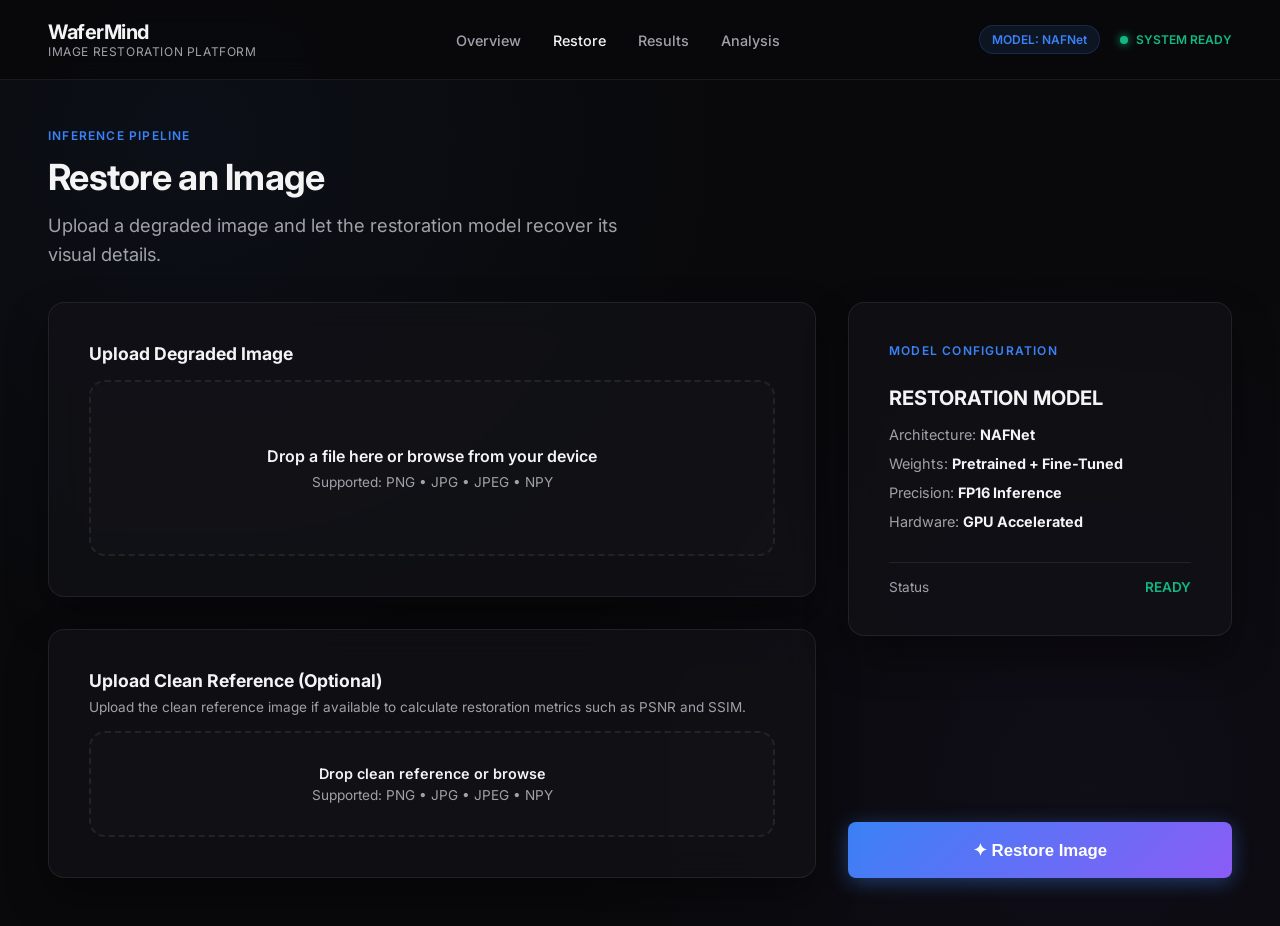
==== image-restoration/restore.html @ 1e236516 "update" ====
<!DOCTYPE html>
<html lang="en">
<head>
  <meta charset="UTF-8">
  <meta name="viewport" content="width=device-width, initial-scale=1.0">
  <title>Restore Image – WaferMind</title>
  <link rel="icon" type="image/svg+xml" href="assets/favicon.svg">
  <link rel="preconnect" href="https://fonts.googleapis.com">
  <link rel="preconnect" href="https://fonts.gstatic.com" crossorigin>
  <link href="https://fonts.googleapis.com/css2?family=Inter:wght@400;500;600;700;800&display=swap" rel="stylesheet">
  <link rel="stylesheet" href="css/style.css"> 
  <style>
    .restore-layout {
      display: grid;
      grid-template-columns: 2fr 1fr;
      gap: 2rem;
      margin-top: 2rem;
    }
    .dropzone {
      border: 2px dashed var(--card-border);
      border-radius: 1rem;
      padding: 4rem 2rem;
      text-align: center;
      background: rgba(255,255,255,0.01);
      cursor: pointer;
      transition: var(--transition);
      position: relative;
      touch-action: manipulation;
    }
    .dropzone:hover, .dropzone.dragover {
      border-color: var(--accent-blue);
      background: rgba(59, 130, 246, 0.02);
    }
    .dropzone input {
      display: none;
    }
    .preview-container {
      margin-top: 1.5rem;
      display: none;
      flex-direction: column;
      gap: 1rem;
      align-items: center;
    }
    .preview-img {
      max-height: 300px;
      max-width: 100%;
      border-radius: 0.5rem;
      border: 1px solid var(--card-border);
    }
    .file-info {
      font-size: 0.85rem;
      color: var(--text-muted);
    }
    .model-info-box {
      display: flex;
      flex-direction: column;
      gap: 1rem;
    }
    .model-info-list {
      list-style: none;
      display: flex;
      flex-direction: column;
      gap: 0.75rem;
      font-size: 0.9rem;
      color: var(--text-muted);
    }
    .model-info-list strong {
      color: var(--text-main);
    }
    .action-container {
      margin-top: 2rem;
      display: flex;
      justify-content: flex-end;
    }
    /* Processing Overlay */
    .processing-overlay {
      position: fixed;
      inset: 0;
      background: rgba(9, 9, 11, 0.9);
      backdrop-filter: blur(20px);
      z-index: 2000;
      display: none;
      flex-direction: column;
      align-items: center;
      justify-content: center;
      gap: 2rem;
    }
    .processing-steps {
      display: flex;
      flex-direction: column;
      gap: 0.75rem;
      text-align: center;
      font-size: 0.95rem;
      color: var(--text-muted);
    }
    .processing-steps .step.active {
      color: var(--accent-blue);
      font-weight: 600;
    }
    .progress-bar-container {
      width: 400px;
      height: 6px;
      background: rgba(255,255,255,0.05);
      border-radius: 99px;
      overflow: hidden;
      border: 1px solid var(--card-border);
    }
    .progress-bar {
      height: 100%;
      width: 0%;
      background: linear-gradient(90deg, var(--accent-blue), var(--accent-violet));
      transition: width 0.3s ease;
    }
  </style>
</head>
<body>

  <header class="navbar">
    <div class="nav-left">
      <a href="index.html" class="nav-brand">WaferMind</a>
      <span class="nav-subtitle">Image Restoration Platform</span>
    </div>
    <ul class="nav-links">
      <li><a href="index.html">Overview</a></li>
      <li><a href="restore.html" class="active">Restore</a></li>
      <li><a href="results.html">Results</a></li>
      <li><a href="analysis.html">Analysis</a></li>
    </ul>
    <div class="nav-right">
      <div class="model-badge">MODEL: NAFNet</div>
      <div class="system-status"><span class="status-dot"></span>SYSTEM READY</div>
    </div>
  </header>

  <main class="container">
    <div>
      <span class="label-small">INFERENCE PIPELINE</span>
      <h2>Restore an Image</h2>
      <p class="subtitle">Upload a degraded image and let the restoration model recover its visual details.</p>
    </div>

    <div class="restore-layout">
      <!-- Left Column: Uploads -->
      <div style="display: flex; flex-direction: column; gap: 2rem;">
        
        <div class="glass-card">
          <h3 style="margin-bottom: 1rem; font-size: 1.1rem;">Upload Degraded Image</h3>
          <div class="dropzone" id="degraded-dropzone">
            <input type="file" id="degraded-file-input" accept="image/png, image/jpeg, image/jpg, .npy">
            <div id="degraded-prompt">
              <p style="font-weight: 600; margin-bottom: 0.5rem;">Drop a file here or browse from your device</p>
              <p class="file-info">Supported: PNG • JPG • JPEG • NPY</p>
            </div>
            <div class="preview-container" id="degraded-preview-container">
              <img id="degraded-preview-img" class="preview-img" alt="Degraded Preview">
              <div class="file-info" id="degraded-file-meta"></div>
              <div style="display: flex; gap: 1rem; margin-top: 0.5rem;">
                <button type="button" class="btn-secondary" id="change-degraded" style="padding: 0.4rem 0.8rem; font-size: 0.8rem;">Change Image</button>
                <button type="button" class="btn-secondary" id="remove-degraded" style="padding: 0.4rem 0.8rem; font-size: 0.8rem; color: #ef4444; border-color: rgba(239, 68, 68, 0.2);">Remove</button>
              </div>
            </div>
            <div class="file-info" id="degraded-error" style="display:none; color:#ef4444; margin-top:0.75rem;"></div>
          </div>
        </div>

        <div class="glass-card">
          <h3 style="margin-bottom: 0.5rem; font-size: 1.1rem;">Upload Clean Reference (Optional)</h3>
          <p class="file-info" style="margin-bottom: 1rem;">Upload the clean reference image if available to calculate restoration metrics such as PSNR and SSIM.</p>
          <div class="dropzone" id="groundtruth-dropzone" style="padding: 2rem;">
            <input type="file" id="groundtruth-file-input" accept="image/png, image/jpeg, image/jpg, .npy">
            <div id="groundtruth-prompt">
              <p style="font-weight: 600; font-size: 0.9rem;">Drop clean reference or browse</p>
              <p class="file-info" style="margin-top: 0.35rem;">Supported: PNG • JPG • JPEG • NPY</p>
            </div>
            <div class="preview-container" id="groundtruth-preview-container">
              <img id="groundtruth-preview-img" class="preview-img" style="max-height: 150px;" alt="Ground Truth Preview">
              <div class="file-info" id="groundtruth-file-meta"></div>
              <button type="button" class="btn-secondary" id="remove-groundtruth" style="padding: 0.3rem 0.6rem; font-size: 0.75rem; margin-top: 0.5rem;">Remove Reference</button>
            </div>
            <div class="file-info" id="groundtruth-error" style="display:none; color:#ef4444; margin-top:0.75rem;"></div>
          </div>
        </div>

      </div>

      <!-- Right Column: Model Specs & Trigger -->
      <div style="display: flex; flex-direction: column; gap: 2rem;">
        <div class="glass-card model-info-box">
          <span class="label-small">MODEL CONFIGURATION</span>
          <h3 style="font-size: 1.25rem;">RESTORATION MODEL</h3>
          <ul class="model-info-list">
            <li>Architecture: <strong>NAFNet</strong></li>
            <li>Weights: <strong>Pretrained + Fine-Tuned</strong></li>
            <li>Precision: <strong>FP16 Inference</strong></li>
            <li>Hardware: <strong>GPU Accelerated</strong></li>
          </ul>
          <div style="margin-top: 1rem; padding-top: 1rem; border-top: 1px solid var(--card-border); display: flex; justify-content: space-between; align-items: center; font-size: 0.85rem;">
            <span style="color: var(--text-muted);">Status</span>
            <span style="color: var(--success); font-weight: 600;">READY</span>
          </div>
        </div>

        <div style="margin-top: auto;">
          <button type="button" class="btn-primary" id="restore-btn" style="width: 100%; padding: 1.1rem; font-size: 1.05rem;" disabled>
            ✦ Restore Image
          </button>
        </div>
      </div>
    </div>
  </main>

  <!-- Processing Screen Overlay -->
  <div class="processing-overlay" id="processing-overlay">
    <h2 style="font-size: 1.75rem;">Restoring image...</h2>
    <div class="progress-bar-container">
      <div class="progress-bar" id="progress-bar"></div>
    </div>
    <div class="processing-steps" id="processing-steps-list">
      <div class="step" data-step="0">ANALYZING INPUT</div>
      <div class="step" data-step="1">DETECTING DEGRADATION</div>
      <div class="step" data-step="2">RUNNING RESTORATION MODEL</div>
      <div class="step" data-step="3">RECONSTRUCTING DETAILS</div>
      <div class="step" data-step="4">FINALIZING OUTPUT</div>
    </div>
  </div>

  <script src="js/main.js"></script>
  <script src="js/npy-parser.js"></script>
  <script src="js/restore.js"></script>
</body>
</html>
---- image-restoration/css/style.css ----
:root {
  --bg-color: #09090b;
  --card-bg: rgba(18, 18, 23, 0.7);
  --card-border: rgba(255, 255, 255, 0.08);
  --card-border-hover: rgba(59, 130, 246, 0.4);
  --text-main: #f4f4f5;
  --text-muted: #a1a1aa;
  --accent-blue: #3b82f6;
  --accent-violet: #8b5cf6;
  --accent-glow: rgba(59, 130, 246, 0.15);
  --success: #10b981;
  --font-sans: 'Inter', -apple-system, BlinkMacSystemFont, "Segoe UI", Roboto, sans-serif;
  --transition: all 0.25s cubic-bezier(0.4, 0, 0.2, 1);
}

* {
  box-sizing: border-box;
  margin: 0;
  padding: 0;
}

body {
  background-color: var(--bg-color);
  color: var(--text-main);
  font-family: var(--font-sans);
  min-height: 100vh;
  overflow-x: hidden;
  background-image: 
    radial-gradient(circle at 15% 15%, rgba(59, 130, 246, 0.05) 0%, transparent 40%),
    radial-gradient(circle at 85% 85%, rgba(139, 92, 246, 0.05) 0%, transparent 40%);
}

/* Global Navigation */
.navbar {
  display: flex;
  justify-content: space-between;
  align-items: center;
  padding: 1.25rem 3rem;
  border-bottom: 1px solid var(--card-border);
  background: rgba(9, 9, 11, 0.85);
  backdrop-filter: blur(12px);
  position: sticky;
  top: 0;
  z-index: 1000;
  gap: 1rem;
}

.nav-left {
  display: flex;
  flex-direction: column;
}

.nav-brand {
  font-size: 1.25rem;
  font-weight: 700;
  letter-spacing: -0.025em;
  color: var(--text-main);
  text-decoration: none;
  display: flex;
  align-items: center;
  gap: 0.75rem;
}

.nav-subtitle {
  font-size: 0.75rem;
  color: var(--text-muted);
  letter-spacing: 0.05em;
  text-transform: uppercase;
}

.nav-links {
  display: flex;
  gap: 2rem;
  list-style: none;
  align-items: center;
}

.nav-links a {
  color: var(--text-muted);
  text-decoration: none;
  font-size: 0.9rem;
  font-weight: 500;
  transition: var(--transition);
}

.nav-links a:hover, .nav-links a.active {
  color: var(--text-main);
}

.nav-right {
  display: flex;
  align-items: center;
  gap: 1.25rem;
}

.model-badge {
  font-size: 0.75rem;
  font-weight: 600;
  color: var(--accent-blue);
  background: rgba(59, 130, 246, 0.1);
  padding: 0.35rem 0.75rem;
  border-radius: 9999px;
  border: 1px solid rgba(59, 130, 246, 0.2);
  white-space: nowrap;
}

.system-status {
  display: flex;
  align-items: center;
  gap: 0.5rem;
  font-size: 0.75rem;
  font-weight: 600;
  color: var(--success);
  white-space: nowrap;
}

.status-dot {
  width: 8px;
  height: 8px;
  background-color: var(--success);
  border-radius: 50%;
  box-shadow: 0 0 8px var(--success);
}

/* Layout container */
.container {
  max-width: 1400px;
  margin: 0 auto;
  padding: 3rem;
}

/* Glass Cards */
.glass-card {
  background: var(--card-bg);
  border: 1px solid var(--card-border);
  border-radius: 1rem;
  padding: 2.5rem;
  backdrop-filter: blur(16px);
  box-shadow: 0 20px 40px rgba(0, 0, 0, 0.4);
  transition: var(--transition);
}

.glass-card:hover {
  border-color: var(--card-border-hover);
}

/* Buttons */
.btn-primary, .btn-secondary {
  display: inline-flex;
  align-items: center;
  justify-content: center;
  gap: 0.5rem;
  padding: 0.85rem 1.75rem;
  border-radius: 0.5rem;
  font-size: 0.95rem;
  font-weight: 600;
  cursor: pointer;
  transition: var(--transition);
  text-decoration: none;
  text-align: center;
}

.btn-primary {
  background: linear-gradient(135deg, var(--accent-blue), var(--accent-violet));
  color: white;
  border: none;
  box-shadow: 0 4px 20px rgba(59, 130, 246, 0.4);
}

.btn-primary:hover {
  opacity: 0.9;
  transform: translateY(-1px);
  box-shadow: 0 6px 25px rgba(59, 130, 246, 0.6);
}

.btn-secondary {
  background: rgba(255, 255, 255, 0.03);
  color: var(--text-main);
  border: 1px solid var(--card-border);
}

.btn-secondary:hover {
  background: rgba(255, 255, 255, 0.06);
  border-color: var(--text-muted);
}

/* Typography utilities */
.label-small {
  font-size: 0.75rem;
  font-weight: 600;
  letter-spacing: 0.1em;
  text-transform: uppercase;
  color: var(--accent-blue);
  margin-bottom: 0.75rem;
  display: block;
}

h1 {
  font-size: 3.5rem;
  font-weight: 800;
  letter-spacing: -0.03em;
  line-height: 1.1;
  margin-bottom: 1rem;
}

h2 {
  font-size: 2.25rem;
  font-weight: 700;
  letter-spacing: -0.02em;
  margin-bottom: 0.75rem;
}

p.subtitle {
  color: var(--text-muted);
  font-size: 1.15rem;
  line-height: 1.6;
  max-width: 600px;
}

/* ==========================================================
   PAGE-SPECIFIC UTILITY OVERRIDES FOR RESPONSIVE ADAPTATION
   ========================================================== */

/* index.html specific layout */
.hero {
  display: grid;
  grid-template-columns: 1.2fr 0.8fr;
  gap: 4rem;
  align-items: center;
  padding: 2rem 0;
}

.features-grid {
  display: grid;
  grid-template-columns: repeat(3, 1fr);
  gap: 2rem;
  margin-top: 4rem;
}

.pipeline-flow {
  display: flex;
  justify-content: space-between;
  align-items: center;
  margin-top: 2.5rem;
  background: var(--card-bg);
  border: 1px solid var(--card-border);
  padding: 2rem;
  border-radius: 1rem;
  gap: 1rem;
  overflow-x: auto;
}

/* restore.html specific layout */
.restore-layout {
  display: grid;
  grid-template-columns: 2fr 1fr;
  gap: 2rem;
  margin-top: 2rem;
}

/* results.html specific layout */
.metrics-grid {
  display: grid;
  grid-template-columns: repeat(4, 1fr);
  gap: 1.5rem;
  margin-top: 2rem;
}

.details-grid {
  display: grid;
  grid-template-columns: 2fr 1fr;
  gap: 2rem;
  margin-top: 2rem;
}

.improvements-list {
  display: grid;
  grid-template-columns: repeat(3, 1fr);
  gap: 1.5rem;
  margin-top: 1.5rem;
}

/* analysis.html specific layout */
.analysis-grid {
  display: grid;
  grid-template-columns: repeat(3, 1fr);
  gap: 1.5rem;
  margin-top: 2rem;
}

.pipeline-interactive {
  display: flex;
  justify-content: space-between;
  gap: 1rem;
  margin-top: 1.5rem;
  overflow-x: auto;
}


/* ==========================================
   MEDIA QUERIES FOR ALL SCREEN BREAKPOINTS
   ========================================== */

/* Tablets & Small Laptops (max-width: 1024px) */
@media (max-width: 1024px) {
  .navbar {
    padding: 1rem 1.5rem;
  }
  
  .container {
    padding: 2.5rem 2rem;
  }

  h1 {
    font-size: 2.8rem;
  }

  h2 {
    font-size: 2rem;
  }

  .hero {
    grid-template-columns: 1fr;
    gap: 3rem;
  }

  .features-grid {
    grid-template-columns: repeat(2, 1fr);
  }

  .restore-layout {
    grid-template-columns: 1fr;
  }

  .metrics-grid {
    grid-template-columns: repeat(2, 1fr);
  }

  .details-grid {
    grid-template-columns: 1fr;
  }

  .analysis-grid {
    grid-template-columns: repeat(2, 1fr);
  }
}

/* Mobile Devices & Small Tablets (max-width: 768px) */
@media (max-width: 768px) {
  .navbar {
    flex-direction: column;
    align-items: stretch;
    padding: 1rem;
    gap: 0.75rem;
  }

  .nav-right {
    justify-content: space-between;
    width: 100%;
    border-top: 1px solid var(--card-border);
    padding-top: 0.5rem;
  }

  .nav-links {
    justify-content: space-between;
    width: 100%;
    gap: 0.5rem;
    overflow-x: auto;
    padding-bottom: 0.25rem;
  }

  .container {
    padding: 1.5rem 1rem;
  }

  h1 {
    font-size: 2.2rem;
  }

  h2 {
    font-size: 1.6rem;
  }

  p.subtitle {
    font-size: 1rem;
  }

  .glass-card {
    padding: 1.5rem;
  }

  .features-grid {
    grid-template-columns: 1fr;
  }

  .metrics-grid {
    grid-template-columns: 1fr;
  }

  .improvements-list {
    grid-template-columns: 1fr;
  }

  .analysis-grid {
    grid-template-columns: 1fr;
  }

  .pipeline-flow, .pipeline-interactive {
    justify-content: flex-start;
    padding: 1rem;
  }

  .comparison-wrapper {
    height: 350px !important;
  }
}

/* Extra Small Mobile Devices (max-width: 480px) */
@media (max-width: 480px) {
  h1 {
    font-size: 1.85rem;
  }

  h2 {
    font-size: 1.35rem;
  }

  .btn-primary, .btn-secondary {
    width: 100%;
    padding: 0.75rem 1rem;
  }

  .hero-cta {
    flex-direction: column;
    gap: 0.75rem;
  }
}
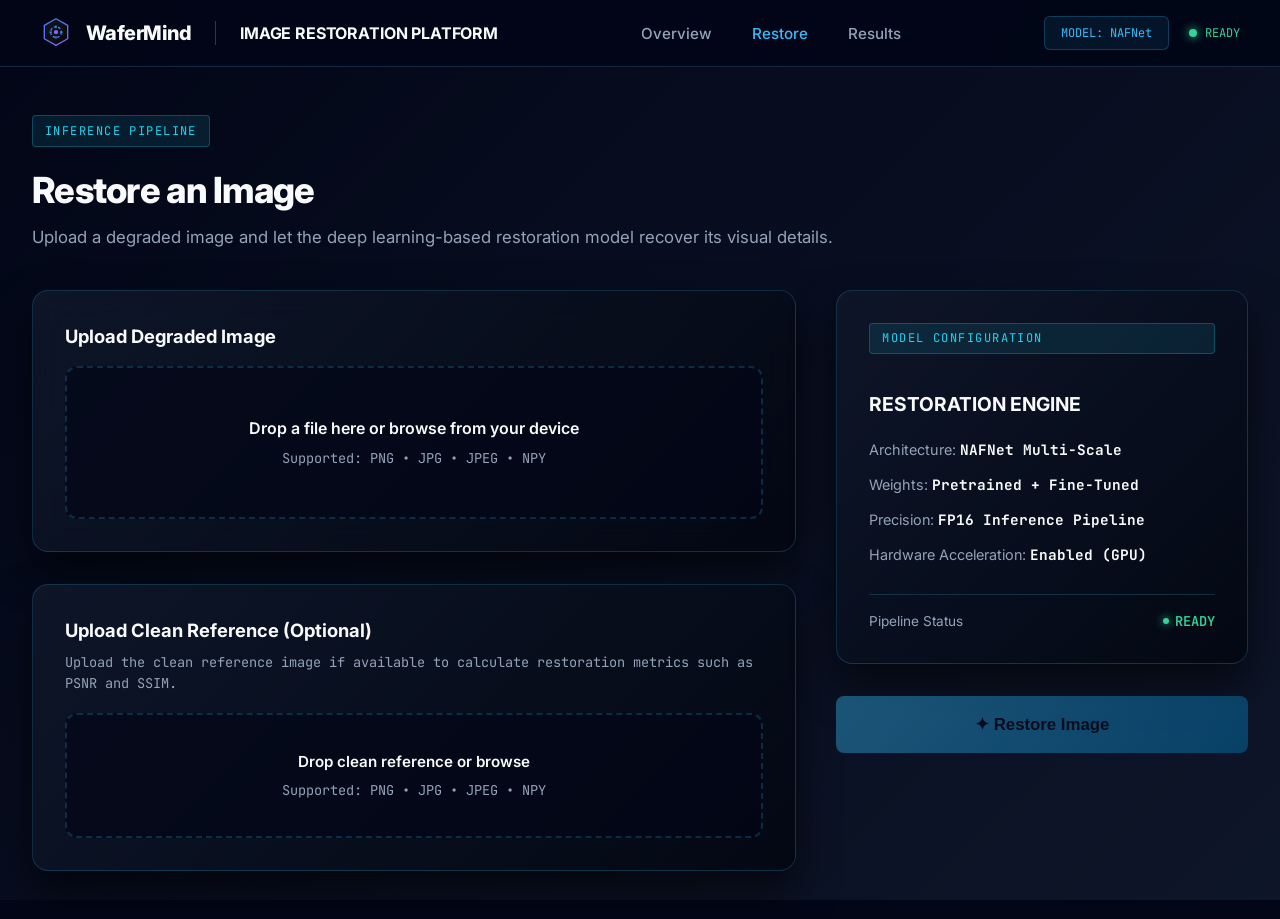
==== commit 02df8c86: "Final Submission" ====
--- a/image-restoration/restore.html
+++ b/image-restoration/restore.html
@@ -7,33 +7,230 @@
   <link rel="icon" type="image/svg+xml" href="assets/favicon.svg">
   <link rel="preconnect" href="https://fonts.googleapis.com">
   <link rel="preconnect" href="https://fonts.gstatic.com" crossorigin>
-  <link href="https://fonts.googleapis.com/css2?family=Inter:wght@400;500;600;700;800&display=swap" rel="stylesheet">
-  <link rel="stylesheet" href="css/style.css"> 
+  <link href="https://fonts.googleapis.com/css2?family=Inter:wght@400;500;600;700;800&family=JetBrains+Mono:wght@400;600&display=swap" rel="stylesheet">
   <style>
+    :root {
+      --bg-deep: #020617;
+      --bg-surface: #0f172a;
+      --electric-blue: #38bdf8;
+      --electric-cyan: #22d3ee;
+      --navy-card: rgba(15, 23, 42, 0.85);
+      --border-electric: rgba(56, 189, 248, 0.2);
+      --text-main: #f8fafc;
+      --text-muted: #94a3b8;
+    }
+
+    * {
+      box-sizing: border-box;
+      margin: 0;
+      padding: 0;
+    }
+
+    body {
+      background-color: var(--bg-deep);
+      color: var(--text-main);
+      font-family: 'Inter', sans-serif;
+      overflow-x: hidden;
+      line-height: 1.5;
+      /* Immersive semiconductor wafer/circuitry ambient background */
+      background-image: linear-gradient(135deg, rgba(2, 6, 23, 0.94) 0%, rgba(15, 23, 42, 0.92) 100%),
+                        url('https://images.unsplash.com/photo-1518770660439-4636190af475?q=80&w=2000&auto=format&fit=crop');
+      background-size: cover;
+      background-position: center;
+      background-attachment: fixed;
+    }
+
+    /* Navbar UI Experience precisely matching reference layout */
+    .navbar {
+      background: rgba(2, 6, 23, 0.92);
+      backdrop-filter: blur(16px);
+      border-bottom: 1px solid var(--border-electric);
+      position: sticky;
+      top: 0;
+      z-index: 100;
+      width: 100%;
+    }
+
+    .nav-container {
+      max-width: 1400px;
+      margin: 0 auto;
+      display: flex;
+      justify-content: space-between;
+      align-items: center;
+      padding: 1rem 2.5rem;
+    }
+
+    .nav-left {
+      display: flex;
+      align-items: center;
+      gap: 1.5rem;
+    }
+
+    .nav-brand {
+      display: flex;
+      align-items: center;
+      gap: 0.85rem;
+      text-decoration: none;
+    }
+
+    .nav-brand span {
+      font-weight: 800;
+      font-size: 1.25rem;
+      color: var(--text-main);
+      letter-spacing: -0.025em;
+      white-space: nowrap;
+    }
+
+    .nav-subtitle {
+      font-size: 1rem;
+      font-weight: 700;
+      color: var(--text-main);
+      letter-spacing: -0.01em;
+      border-left: 1px solid rgba(255, 255, 255, 0.2);
+      padding-left: 1.5rem;
+      white-space: nowrap;
+    }
+
+    .nav-links {
+      display: flex;
+      align-items: center;
+      gap: 2.5rem;
+      list-style: none;
+      margin: 0;
+      padding: 0;
+    }
+
+    .nav-links a {
+      color: var(--text-muted);
+      text-decoration: none;
+      font-weight: 500;
+      font-size: 0.95rem;
+      transition: color 0.25s ease;
+      white-space: nowrap;
+    }
+
+    .nav-links a.active,
+    .nav-links a:hover {
+      color: var(--electric-blue);
+    }
+
+    .nav-right {
+      display: flex;
+      align-items: center;
+      gap: 1.25rem;
+    }
+
+    .model-badge {
+      background: rgba(56, 189, 248, 0.08);
+      color: var(--electric-blue);
+      padding: 0.45rem 1rem;
+      border-radius: 6px;
+      font-family: 'JetBrains Mono', monospace;
+      font-size: 0.75rem;
+      border: 1px solid rgba(56, 189, 248, 0.25);
+      white-space: nowrap;
+    }
+
+    .system-status {
+      display: flex;
+      align-items: center;
+      gap: 0.5rem;
+      font-size: 0.75rem;
+      color: #34d399;
+      font-family: 'JetBrains Mono', monospace;
+      white-space: nowrap;
+    }
+
+    .status-dot {
+      width: 8px;
+      height: 8px;
+      background: #34d399;
+      border-radius: 50%;
+      box-shadow: 0 0 10px #34d399;
+    }
+
+    /* Container Styling & Background Theme Matching Index */
+    .container {
+      max-width: 1280px;
+      margin: 0 auto;
+      padding: 3rem 2rem;
+    }
+
+    .label-small {
+      font-family: 'JetBrains Mono', monospace;
+      font-size: 0.75rem;
+      color: var(--electric-cyan);
+      letter-spacing: 0.12em;
+      background: rgba(34, 211, 238, 0.1);
+      padding: 0.35rem 0.75rem;
+      border-radius: 4px;
+      border: 1px solid rgba(34, 211, 238, 0.25);
+      display: inline-block;
+      margin-bottom: 1rem;
+    }
+
+    h2 {
+      font-size: 2.25rem;
+      font-weight: 800;
+      letter-spacing: -0.02em;
+      color: var(--text-main);
+      margin-bottom: 0.5rem;
+    }
+
+    .subtitle {
+      color: var(--text-muted);
+      font-size: 1.05rem;
+      margin-bottom: 2.5rem;
+    }
+
+    /* Glass Cards */
+    .glass-card {
+      position: relative;
+      background: linear-gradient(135deg, rgba(15, 23, 42, 0.88) 0%, rgba(3, 7, 18, 0.94) 100%);
+      border: 1px solid var(--border-electric);
+      border-radius: 1rem;
+      padding: 2rem;
+      backdrop-filter: blur(16px);
+      box-shadow: 0 20px 40px rgba(0, 0, 0, 0.6);
+      transition: all 0.3s ease;
+      overflow: hidden;
+    }
+
+    .glass-card:hover {
+      border-color: rgba(56, 189, 248, 0.4);
+      transform: translateY(-2px);
+      box-shadow: 0 25px 50px -10px rgba(56, 189, 248, 0.2);
+    }
+
+    /* Restore Layout Alignment */
     .restore-layout {
       display: grid;
-      grid-template-columns: 2fr 1fr;
-      gap: 2rem;
-      margin-top: 2rem;
-    }
+      grid-template-columns: 1.3fr 0.7fr;
+      gap: 2.5rem;
+      align-items: start;
+    }
+
     .dropzone {
-      border: 2px dashed var(--card-border);
-      border-radius: 1rem;
-      padding: 4rem 2rem;
+      border: 2px dashed var(--border-electric);
+      border-radius: 0.75rem;
+      padding: 3rem 1.5rem;
       text-align: center;
-      background: rgba(255,255,255,0.01);
+      background: rgba(2, 6, 23, 0.6);
       cursor: pointer;
-      transition: var(--transition);
+      transition: all 0.3s ease;
       position: relative;
       touch-action: manipulation;
     }
+
     .dropzone:hover, .dropzone.dragover {
-      border-color: var(--accent-blue);
-      background: rgba(59, 130, 246, 0.02);
-    }
+      border-color: var(--electric-blue);
+      background: rgba(56, 189, 248, 0.06);
+    }
+
     .dropzone input {
       display: none;
     }
+
     .preview-container {
       margin-top: 1.5rem;
       display: none;
@@ -41,42 +238,94 @@
       gap: 1rem;
       align-items: center;
     }
+
     .preview-img {
-      max-height: 300px;
+      max-height: 280px;
       max-width: 100%;
       border-radius: 0.5rem;
-      border: 1px solid var(--card-border);
-    }
+      border: 1px solid var(--border-electric);
+      box-shadow: 0 10px 25px rgba(0,0,0,0.5);
+    }
+
     .file-info {
       font-size: 0.85rem;
       color: var(--text-muted);
-    }
+      font-family: 'JetBrains Mono', monospace;
+    }
+
     .model-info-box {
       display: flex;
       flex-direction: column;
-      gap: 1rem;
-    }
+      gap: 1.25rem;
+    }
+
     .model-info-list {
       list-style: none;
       display: flex;
       flex-direction: column;
-      gap: 0.75rem;
+      gap: 0.85rem;
       font-size: 0.9rem;
       color: var(--text-muted);
     }
+
     .model-info-list strong {
       color: var(--text-main);
-    }
-    .action-container {
-      margin-top: 2rem;
-      display: flex;
-      justify-content: flex-end;
-    }
+      font-family: 'JetBrains Mono', monospace;
+    }
+
+    /* Action Buttons */
+    .btn-primary {
+      background: linear-gradient(135deg, var(--electric-blue) 0%, #0284c7 100%);
+      color: #020617;
+      font-weight: 700;
+      padding: 1.1rem 2rem;
+      border-radius: 0.5rem;
+      box-shadow: 0 10px 25px -5px rgba(56, 189, 248, 0.4);
+      transition: all 0.3s cubic-bezier(0.25, 1, 0.5, 1);
+      text-decoration: none;
+      display: inline-flex;
+      align-items: center;
+      justify-content: center;
+      border: none;
+      cursor: pointer;
+      width: 100%;
+      font-size: 1.05rem;
+    }
+
+    .btn-primary:hover:not(:disabled) {
+      transform: translateY(-2px);
+      box-shadow: 0 15px 30px -5px rgba(56, 189, 248, 0.6);
+    }
+
+    .btn-primary:disabled {
+      opacity: 0.4;
+      cursor: not-allowed;
+      box-shadow: none;
+    }
+
+    .btn-secondary {
+      background: rgba(15, 23, 42, 0.8);
+      border: 1px solid var(--border-electric);
+      color: var(--text-main);
+      font-weight: 600;
+      padding: 0.5rem 1rem;
+      border-radius: 0.35rem;
+      backdrop-filter: blur(8px);
+      transition: all 0.25s ease;
+      cursor: pointer;
+      font-family: 'Inter', sans-serif;
+    }
+
+    .btn-secondary:hover {
+      background: rgba(30, 41, 59, 0.9);
+      border-color: var(--electric-blue);
+    }
+
     /* Processing Overlay */
     .processing-overlay {
       position: fixed;
       inset: 0;
-      background: rgba(9, 9, 11, 0.9);
+      background: rgba(2, 6, 23, 0.92);
       backdrop-filter: blur(20px);
       z-index: 2000;
       display: none;
@@ -85,6 +334,7 @@
       justify-content: center;
       gap: 2rem;
     }
+
     .processing-steps {
       display: flex;
       flex-direction: column;
@@ -92,43 +342,63 @@
       text-align: center;
       font-size: 0.95rem;
       color: var(--text-muted);
-    }
+      font-family: 'JetBrains Mono', monospace;
+    }
+
     .processing-steps .step.active {
-      color: var(--accent-blue);
+      color: var(--electric-blue);
       font-weight: 600;
-    }
+      text-shadow: 0 0 10px rgba(56, 189, 248, 0.4);
+    }
+
     .progress-bar-container {
       width: 400px;
       height: 6px;
-      background: rgba(255,255,255,0.05);
+      background: rgba(255, 255, 255, 0.05);
       border-radius: 99px;
       overflow: hidden;
-      border: 1px solid var(--card-border);
-    }
+      border: 1px solid var(--border-electric);
+    }
+
     .progress-bar {
       height: 100%;
       width: 0%;
-      background: linear-gradient(90deg, var(--accent-blue), var(--accent-violet));
+      background: linear-gradient(90deg, var(--electric-blue), var(--electric-cyan));
       transition: width 0.3s ease;
+      box-shadow: 0 0 10px var(--electric-blue);
+    }
+
+    @media (max-width: 1024px) {
+      .restore-layout {
+        grid-template-columns: 1fr;
+      }
+      .nav-links {
+        display: none;
+      }
     }
   </style>
 </head>
 <body>
 
+  <!-- Navigation Bar strictly matching user screenshot layout -->
   <header class="navbar">
-    <div class="nav-left">
-      <a href="index.html" class="nav-brand">WaferMind</a>
-      <span class="nav-subtitle">Image Restoration Platform</span>
-    </div>
-    <ul class="nav-links">
-      <li><a href="index.html">Overview</a></li>
-      <li><a href="restore.html" class="active">Restore</a></li>
-      <li><a href="results.html">Results</a></li>
-      <li><a href="analysis.html">Analysis</a></li>
-    </ul>
-    <div class="nav-right">
-      <div class="model-badge">MODEL: NAFNet</div>
-      <div class="system-status"><span class="status-dot"></span>SYSTEM READY</div>
+    <div class="nav-container">
+      <div class="nav-left">
+        <a href="index.html" class="nav-brand">
+          <img src="assets/logo.svg" alt="WaferMind Logo" style="width: 32px; height: 32px; display: block;">
+          <span>WaferMind</span>
+        </a>
+        <span class="nav-subtitle">IMAGE RESTORATION PLATFORM</span>
+      </div>
+      <ul class="nav-links">
+        <li><a href="index.html">Overview</a></li>
+        <li><a href="restore.html" class="active">Restore</a></li>
+        <li><a href="results.html">Results</a></li>
+      </ul>
+      <div class="nav-right">
+        <div class="model-badge">MODEL: NAFNet</div>
+        <div class="system-status"><span class="status-dot"></span>READY</div>
+      </div>
     </div>
   </header>
 
@@ -136,72 +406,74 @@
     <div>
       <span class="label-small">INFERENCE PIPELINE</span>
       <h2>Restore an Image</h2>
-      <p class="subtitle">Upload a degraded image and let the restoration model recover its visual details.</p>
+      <p class="subtitle">Upload a degraded image and let the deep learning-based restoration model recover its visual details.</p>
     </div>
 
     <div class="restore-layout">
-      <!-- Left Column: Uploads -->
+      <!-- Left Column: Uploads Section -->
       <div style="display: flex; flex-direction: column; gap: 2rem;">
         
         <div class="glass-card">
-          <h3 style="margin-bottom: 1rem; font-size: 1.1rem;">Upload Degraded Image</h3>
+          <h3 style="margin-bottom: 1rem; font-size: 1.15rem; font-weight: 700; color: var(--text-main);">Upload Degraded Image</h3>
           <div class="dropzone" id="degraded-dropzone">
             <input type="file" id="degraded-file-input" accept="image/png, image/jpeg, image/jpg, .npy">
             <div id="degraded-prompt">
-              <p style="font-weight: 600; margin-bottom: 0.5rem;">Drop a file here or browse from your device</p>
+              <p style="font-weight: 600; margin-bottom: 0.5rem; color: var(--text-main);">Drop a file here or browse from your device</p>
               <p class="file-info">Supported: PNG • JPG • JPEG • NPY</p>
             </div>
             <div class="preview-container" id="degraded-preview-container">
               <img id="degraded-preview-img" class="preview-img" alt="Degraded Preview">
               <div class="file-info" id="degraded-file-meta"></div>
               <div style="display: flex; gap: 1rem; margin-top: 0.5rem;">
-                <button type="button" class="btn-secondary" id="change-degraded" style="padding: 0.4rem 0.8rem; font-size: 0.8rem;">Change Image</button>
-                <button type="button" class="btn-secondary" id="remove-degraded" style="padding: 0.4rem 0.8rem; font-size: 0.8rem; color: #ef4444; border-color: rgba(239, 68, 68, 0.2);">Remove</button>
+                <button type="button" class="btn-secondary" id="change-degraded" style="font-size: 0.8rem;">Change Image</button>
+                <button type="button" class="btn-secondary" id="remove-degraded" style="font-size: 0.8rem; color: #f87171; border-color: rgba(248, 113, 113, 0.2);">Remove</button>
               </div>
             </div>
-            <div class="file-info" id="degraded-error" style="display:none; color:#ef4444; margin-top:0.75rem;"></div>
+            <div class="file-info" id="degraded-error" style="display:none; color:#f87171; margin-top:0.75rem;"></div>
           </div>
         </div>
 
         <div class="glass-card">
-          <h3 style="margin-bottom: 0.5rem; font-size: 1.1rem;">Upload Clean Reference (Optional)</h3>
-          <p class="file-info" style="margin-bottom: 1rem;">Upload the clean reference image if available to calculate restoration metrics such as PSNR and SSIM.</p>
-          <div class="dropzone" id="groundtruth-dropzone" style="padding: 2rem;">
+          <h3 style="margin-bottom: 0.5rem; font-size: 1.15rem; font-weight: 700; color: var(--text-main);">Upload Clean Reference (Optional)</h3>
+          <p class="file-info" style="margin-bottom: 1.25rem;">Upload the clean reference image if available to calculate restoration metrics such as PSNR and SSIM.</p>
+          <div class="dropzone" id="groundtruth-dropzone" style="padding: 2.25rem 1.5rem;">
             <input type="file" id="groundtruth-file-input" accept="image/png, image/jpeg, image/jpg, .npy">
             <div id="groundtruth-prompt">
-              <p style="font-weight: 600; font-size: 0.9rem;">Drop clean reference or browse</p>
-              <p class="file-info" style="margin-top: 0.35rem;">Supported: PNG • JPG • JPEG • NPY</p>
+              <p style="font-weight: 600; font-size: 0.95rem; color: var(--text-main); margin-bottom: 0.35rem;">Drop clean reference or browse</p>
+              <p class="file-info">Supported: PNG • JPG • JPEG • NPY</p>
             </div>
             <div class="preview-container" id="groundtruth-preview-container">
               <img id="groundtruth-preview-img" class="preview-img" style="max-height: 150px;" alt="Ground Truth Preview">
               <div class="file-info" id="groundtruth-file-meta"></div>
-              <button type="button" class="btn-secondary" id="remove-groundtruth" style="padding: 0.3rem 0.6rem; font-size: 0.75rem; margin-top: 0.5rem;">Remove Reference</button>
+              <button type="button" class="btn-secondary" id="remove-groundtruth" style="font-size: 0.75rem; margin-top: 0.5rem;">Remove Reference</button>
             </div>
-            <div class="file-info" id="groundtruth-error" style="display:none; color:#ef4444; margin-top:0.75rem;"></div>
+            <div class="file-info" id="groundtruth-error" style="display:none; color:#f87171; margin-top:0.75rem;"></div>
           </div>
         </div>
 
       </div>
 
-      <!-- Right Column: Model Specs & Trigger -->
-      <div style="display: flex; flex-direction: column; gap: 2rem;">
+      <!-- Right Column: Model Specs & Trigger Action -->
+      <div style="display: flex; flex-direction: column; gap: 2rem; position: sticky; top: 5.5rem;">
         <div class="glass-card model-info-box">
           <span class="label-small">MODEL CONFIGURATION</span>
-          <h3 style="font-size: 1.25rem;">RESTORATION MODEL</h3>
+          <h3 style="font-size: 1.2rem; font-weight: 700; color: var(--text-main);">RESTORATION ENGINE</h3>
           <ul class="model-info-list">
-            <li>Architecture: <strong>NAFNet</strong></li>
+            <li>Architecture: <strong>NAFNet Multi-Scale</strong></li>
             <li>Weights: <strong>Pretrained + Fine-Tuned</strong></li>
-            <li>Precision: <strong>FP16 Inference</strong></li>
-            <li>Hardware: <strong>GPU Accelerated</strong></li>
+            <li>Precision: <strong>FP16 Inference Pipeline</strong></li>
+            <li>Hardware Acceleration: <strong>Enabled (GPU)</strong></li>
           </ul>
-          <div style="margin-top: 1rem; padding-top: 1rem; border-top: 1px solid var(--card-border); display: flex; justify-content: space-between; align-items: center; font-size: 0.85rem;">
-            <span style="color: var(--text-muted);">Status</span>
-            <span style="color: var(--success); font-weight: 600;">READY</span>
+          <div style="margin-top: 0.5rem; padding-top: 1rem; border-top: 1px solid var(--border-electric); display: flex; justify-content: space-between; align-items: center; font-size: 0.85rem;">
+            <span style="color: var(--text-muted);">Pipeline Status</span>
+            <span style="color: #34d399; font-weight: 600; font-family: 'JetBrains Mono', monospace; display: flex; align-items: center; gap: 0.4rem;">
+              <span style="width: 6px; height: 6px; background: #34d399; border-radius: 50%; box-shadow: 0 0 8px #34d399; display: inline-block;"></span> READY
+            </span>
           </div>
         </div>
 
-        <div style="margin-top: auto;">
-          <button type="button" class="btn-primary" id="restore-btn" style="width: 100%; padding: 1.1rem; font-size: 1.05rem;" disabled>
+        <div>
+          <button type="button" class="btn-primary" id="restore-btn" disabled>
             ✦ Restore Image
           </button>
         </div>
